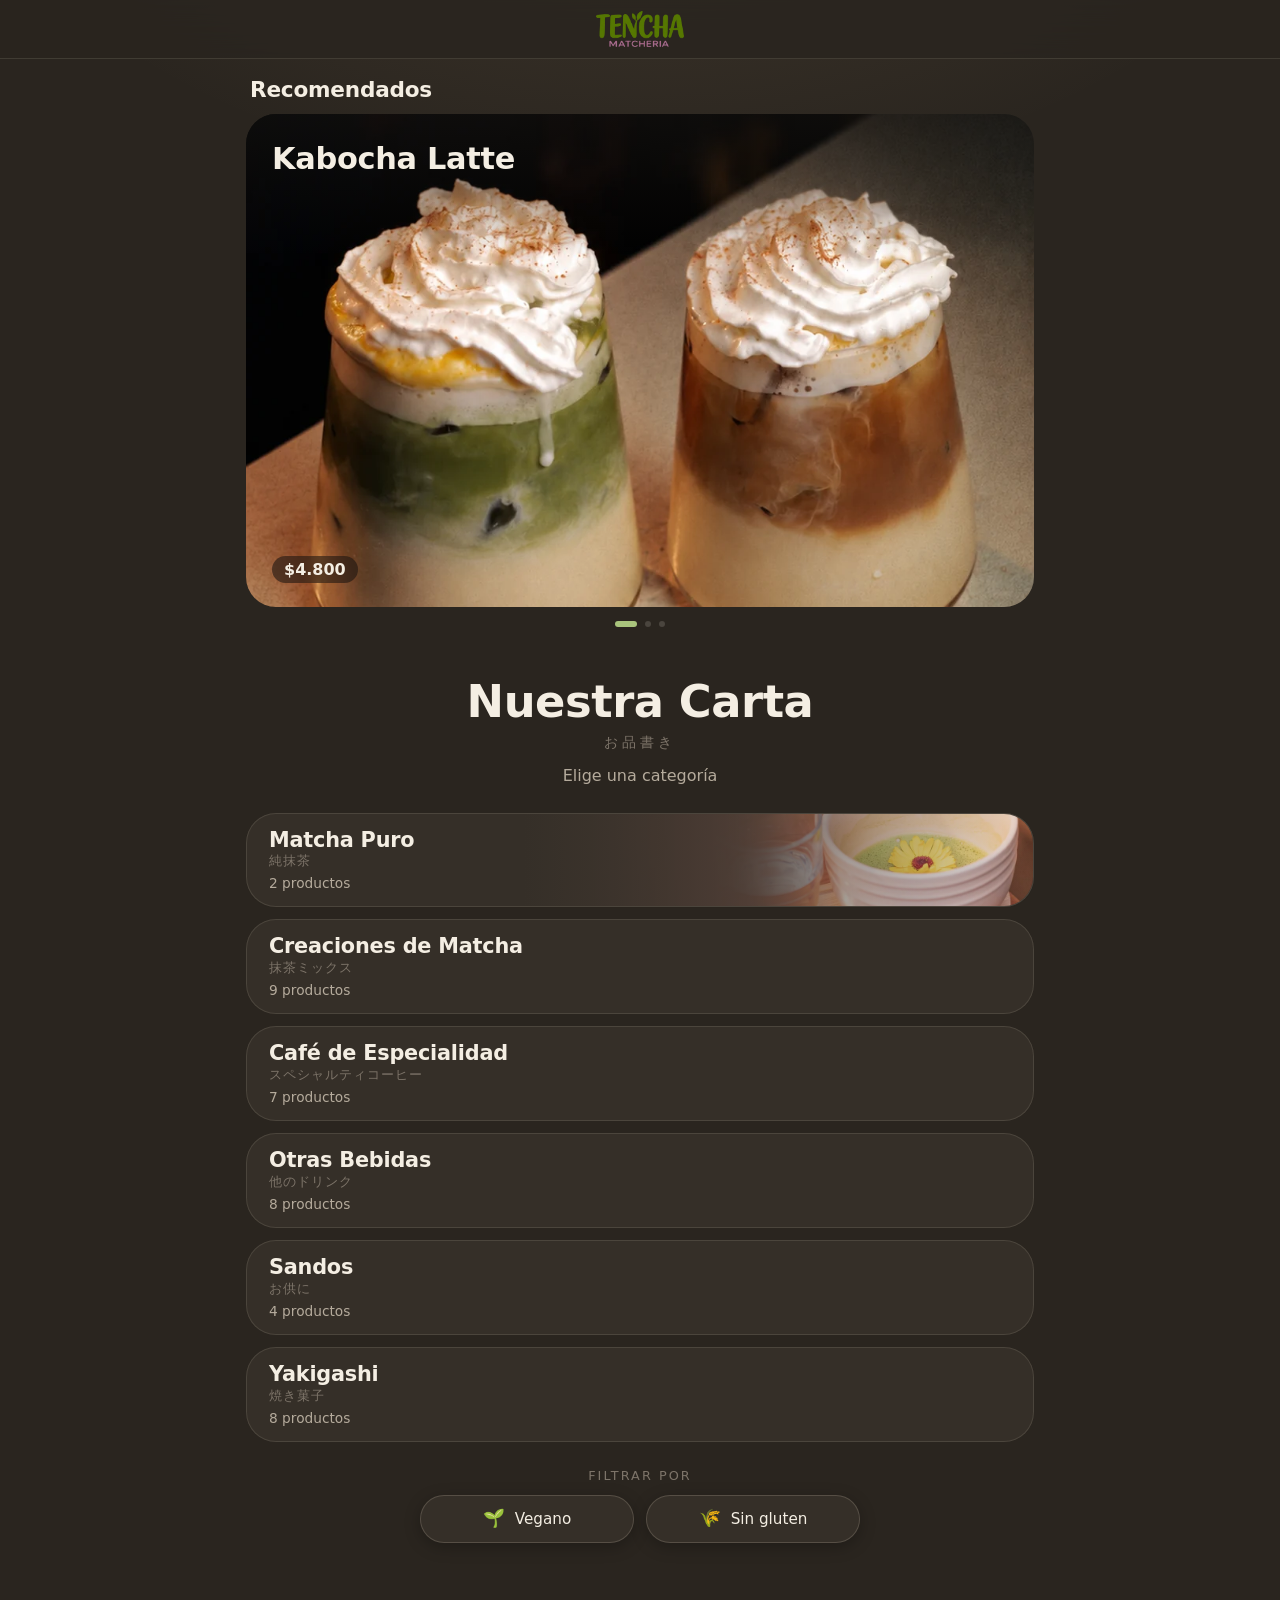
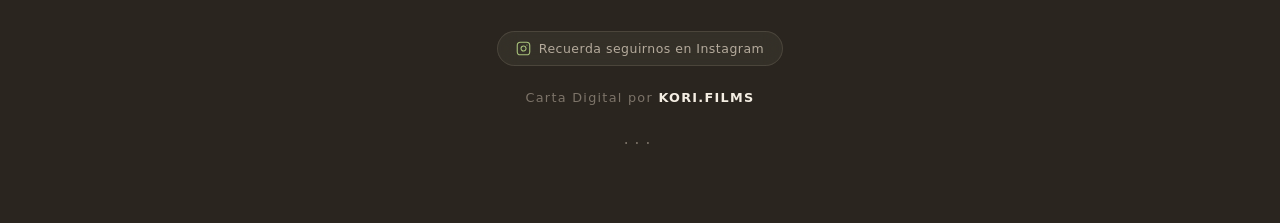
==== index.html @ 19e1c6f9 "Forzar refresco de favicon con cache-busting v=2" ====
<!DOCTYPE html>
<html lang="es">
<head>
  <meta charset="UTF-8">
  <meta name="viewport" content="width=device-width, initial-scale=1.0, viewport-fit=cover">
  <title>Carta | Tencha Matcheria</title>
  <meta name="description" content="Carta digital de Tencha Matcheria: matcha puro, creaciones de matcha, café de especialidad, sandos y yakigashi.">
  <meta name="theme-color" content="#09090b">
  <meta http-equiv="Content-Security-Policy" content="default-src 'self'; script-src 'self'; style-src 'self' 'unsafe-inline' https://fonts.googleapis.com; font-src 'self' https://fonts.gstatic.com; img-src 'self' data: blob: https:; media-src 'self' blob: https://bkubdcfhgivgmckblsyt.supabase.co; connect-src 'self' https://bkubdcfhgivgmckblsyt.supabase.co; object-src 'none'; base-uri 'self'; form-action 'self';">
  <link rel="preconnect" href="https://fonts.googleapis.com">
  <link rel="preconnect" href="https://fonts.gstatic.com" crossorigin>
  <link href="https://fonts.googleapis.com/css2?family=Outfit:wght@300;400;600;800&family=Noto+Sans+JP:wght@400;700&display=swap" rel="stylesheet">
  <link rel="icon" type="image/png" sizes="32x32" href="favicon-32x32.png?v=2">
  <link rel="icon" type="image/png" sizes="512x512" href="favicon.png?v=2">
  <link rel="apple-touch-icon" href="favicon.png?v=2">
  <link rel="stylesheet" href="css/style.css?v=17">
</head>
<body>
  <header class="topbar">
    <a href="#" class="brand" id="brandLink" aria-label="Tencha Matcheria — volver al inicio">
      <picture>
        <source srcset="logo.webp" type="image/webp">
        <img src="logo.png" alt="Tencha Matcheria" class="brand-logo" width="110" height="45" style="height:36px;width:auto;display:block" draggable="false">
      </picture>
    </a>
  </header>

  <!-- Indicador Pull-to-Refresh estilo app móvil -->
  <div class="ptr-wrap" id="ptrWrap" aria-hidden="true">
    <div class="ptr-circle" id="ptrCircle">
      <svg class="ptr-svg" viewBox="0 0 24 24" fill="none">
        <circle cx="12" cy="12" r="9" stroke="rgba(255,240,215,0.18)" stroke-width="2.5"></circle>
        <circle id="ptrArc" cx="12" cy="12" r="9" stroke="var(--matcha)" stroke-width="2.5" stroke-dasharray="56.5" stroke-dashoffset="56.5" stroke-linecap="round"></circle>
      </svg>
    </div>
  </div>

  <main>
    <!-- Hero: carrusel de 3 destacados -->
    <section class="hero" id="heroCarousel" aria-labelledby="recTitle">
      <h2 class="rec-title" id="recTitle">Recomendados</h2>
      <div class="carousel" id="carousel"></div>
      <div class="dots" id="carouselDots"></div>
    </section>

    <!-- Categorías -->
    <section class="section" id="categoriasSection">
      <h1 class="title">Nuestra Carta<span class="title-jp jp">お品書き</span></h1>
      <p class="subtitle">Elige una categoría</p>
      <div class="cat-grid" id="catGrid"></div>

      <!-- Filtros dietarios -->
      <div class="diet-filter-box" id="dietFilterBox">
        <span class="diet-filter-title">Filtrar por</span>
        <div class="diet-filter-btns">
          <button type="button" class="diet-btn" id="btnFilterVegano">
            <span class="diet-btn-icon">🌱</span> Vegano
          </button>
          <button type="button" class="diet-btn" id="btnFilterSinGluten">
            <span class="diet-btn-icon">🌾</span> Sin gluten
          </button>
        </div>
      </div>
    </section>

    <!-- Lista completa (se despliega al elegir categoría) -->
    <section class="section menu-list" id="menuList" hidden>
      <nav class="cat-bar" id="catBar" aria-label="Categorías"></nav>
      <div id="menuSections"></div>
    </section>
  </main>

  <footer class="footer">
    <a href="https://www.instagram.com/tencha.matcheria/" target="_blank" rel="noopener noreferrer" class="ig-pill">
      <svg class="ig-icon" viewBox="0 0 24 24" fill="none" stroke="currentColor" stroke-width="1.75" stroke-linecap="round" stroke-linejoin="round" aria-hidden="true">
        <rect x="2" y="2" width="20" height="20" rx="5" ry="5"></rect>
        <path d="M16 11.37A4 4 0 1 1 12.63 8 4 4 0 0 1 16 11.37z"></path>
        <line x1="17.5" y1="6.5" x2="17.51" y2="6.5"></line>
      </svg>
      <span>Recuerda seguirnos en Instagram</span>
    </a>
    <a href="https://www.instagram.com/kori.films/" target="_blank" rel="noopener noreferrer">Carta Digital por <span>KORI.FILMS</span></a>
    <a href="admin.html" class="stealth-dots" aria-label="admin">···</a>
  </footer>

  <!-- Ventana flotante del producto -->
  <dialog class="popup" id="productPopup">
    <div class="popup-card" id="popupCard">
      <button class="popup-close" id="popupClose" aria-label="Cerrar">✕</button>
      <div class="popup-media-wrap">
        <div class="popup-media" id="popupMedia"></div>
        <div class="popup-tags" id="popupTags"></div>
      </div>
      <div class="popup-body" id="popupBody">
        <div class="popup-row">
          <h2 class="popup-head" id="popupHead"></h2>
          <p class="popup-price" id="popupPrice"></p>
        </div>
        <p class="popup-desc" id="popupDesc"></p>
        <div class="popup-variants" id="popupVariants"></div>
      </div>
      <div class="popup-nav">
        <button id="popupPrev" aria-label="Anterior">‹</button>
        <button id="popupNext" aria-label="Siguiente">›</button>
      </div>
    </div>
  </dialog>

  <script src="js/main.js?v=17"></script>
</body>
</html>
---- css/style.css ----
/* Tencha — estilo zen: carbón cálido, crema y verde matcha (inspirado en el Instagram de Tencha) */
:root {
  --bg: #1f1d1a;
  --bg-2: #282521;
  --card: rgba(255, 248, 235, .04);
  --border: rgba(255, 248, 235, .09);
  --text: #f4eee3;
  --muted: #b5ab9c;
  --faint: #7d7469;
  --matcha: #a9c47c;
  --wood: #c9a77c;
  --radius: 30px;
}
* { box-sizing: border-box; margin: 0; padding: 0; }
html {
  overflow-x: clip;
  -webkit-text-size-adjust: 100%;
}
body {
  overflow-x: clip;
  font-family: 'Outfit', system-ui, sans-serif;
  background: var(--bg);
  color: var(--text);
  min-height: 100vh;
  background-image: radial-gradient(70rem 40rem at 50% -15%, rgba(201, 167, 124, .10), transparent 65%);
  -webkit-font-smoothing: antialiased;
}
.jp { font-family: 'Noto Sans JP', sans-serif; font-weight: 400; }
button { font: inherit; color: inherit; background: none; border: 0; cursor: pointer; text-align: left; }

/* Bloque de texto estilo post: Español grande / subtítulo / kanji */
.name-es { font-weight: 600; letter-spacing: -.01em; line-height: 1.1; }
.name-sub { color: var(--muted); font-weight: 300; font-size: .78em; margin-top: 2px; }
.name-jp { color: var(--faint); font-size: .72em; margin-top: 3px; letter-spacing: .08em; }

/* Topbar */
.topbar {
  position: sticky; top: 0; z-index: 30;
  display: flex; justify-content: center; align-items: center; padding: 11px 14px;
  background: rgba(31, 29, 26, .82); backdrop-filter: blur(14px); -webkit-backdrop-filter: blur(14px);
  border-bottom: 1px solid var(--border);
  transform: translateZ(0);
}
.brand { text-decoration: none; color: var(--text); display: flex; align-items: center; justify-content: center; line-height: 1; }
.brand-logo { height: 36px; max-height: 36px; width: auto; display: block; pointer-events: none; }

/* Pull-to-refresh minimalista estilo app móvil */
.ptr-wrap {
  position: fixed;
  top: 56px;
  left: 0;
  right: 0;
  display: flex;
  justify-content: center;
  align-items: center;
  pointer-events: none;
  z-index: 28;
}
.ptr-circle {
  width: 36px;
  height: 36px;
  border-radius: 99px;
  background: rgba(42, 37, 31, 0.95);
  backdrop-filter: blur(12px);
  -webkit-backdrop-filter: blur(12px);
  border: 1px solid var(--border);
  box-shadow: 0 4px 18px rgba(0, 0, 0, 0.5);
  display: flex;
  align-items: center;
  justify-content: center;
  transform: translateY(-50px) scale(0.65);
  opacity: 0;
  transition: transform 0.08s ease-out, opacity 0.12s ease-out;
  will-change: transform, opacity;
}
.ptr-svg {
  width: 20px;
  height: 20px;
  transform: rotate(-90deg);
}
.ptr-circle.refreshing {
  transition: transform 0.25s cubic-bezier(0.18, 0.9, 0.3, 1), opacity 0.2s !important;
  transform: translateY(14px) scale(1) !important;
  opacity: 1 !important;
}
.ptr-circle.refreshing .ptr-svg {
  animation: ptr-spin 0.75s linear infinite;
  transform-origin: center;
}
@keyframes ptr-spin {
  100% { transform: rotate(270deg); }
}

.glass {
  background: var(--card);
  backdrop-filter: blur(10px); -webkit-backdrop-filter: blur(10px);
  border: 1px solid var(--border);
  border-radius: var(--radius);
}
.title { font-size: clamp(2rem, 7vw, 2.8rem); font-weight: 600; text-align: center; letter-spacing: -.01em; }
.title-jp { display: block; text-align: center; color: var(--faint); font-size: .85rem; letter-spacing: .3em; margin-top: 6px; }
.subtitle { text-align: center; color: var(--muted); font-weight: 300; margin: 14px 0 28px; }
.section { max-width: 820px; margin: 0 auto; padding: 48px 16px; }

/* Placeholder sin foto */
.ph {
  width: 100%; height: 100%;
  display: grid; place-items: center;
  background: linear-gradient(160deg, #2e2a25, #3a3a2a 60%, #5c6b3f);
}
.ph span { font-family: 'Noto Sans JP'; font-size: 3rem; color: rgba(244, 238, 227, .12); }
.media-fill {
  width: 100%; height: 100%; object-fit: cover; display: block;
  pointer-events: none;
  user-select: none; -webkit-user-select: none;
  -webkit-touch-callout: none;
  -webkit-user-drag: none;
}
body, .slide, .cat-card, .item-card, .popup-card {
  user-select: none; -webkit-user-select: none;
  -webkit-touch-callout: none;
}

/* Texto sobre la foto, arriba a la izquierda (como el post Kabocha Latte) */
.overlay-top {
  position: absolute; inset: 0 0 auto 0; padding: 16px 16px 40px;
  background: linear-gradient(rgba(20, 18, 16, .65), transparent);
}
.overlay-price {
  position: absolute; left: 16px; bottom: 14px;
  font-weight: 600; color: var(--text);
  padding: 4px 12px; border-radius: 99px;
  background: rgba(20, 18, 16, .55); backdrop-filter: blur(6px);
}

/* Carrusel */
.hero { max-width: 820px; margin: 18px auto 0; padding: 0 16px; }
.carousel {
  display: flex; overflow-x: auto; scroll-snap-type: x mandatory;
  border-radius: var(--radius); scrollbar-width: none;
}
.carousel::-webkit-scrollbar { display: none; }
.slide {
  flex: 0 0 100%; scroll-snap-align: center; position: relative;
  aspect-ratio: 4 / 5; cursor: pointer; overflow: hidden;
}
.slide .overlay-top { padding: 28px 26px 80px; font-size: 1.9rem; }
.slide .overlay-price { left: 26px; bottom: 24px; font-size: 1rem; }
.dots { display: flex; justify-content: center; gap: 8px; margin-top: 14px; }
.dot { width: 6px; height: 6px; border-radius: 99px; background: #4a453e; transition: all .3s; }
.dot.active { width: 22px; background: var(--matcha); }

/* Categorías: tiritas apiladas verticalmente con texto a la izquierda e imagen a la derecha con degradado */
.cat-grid { display: flex; flex-direction: column; gap: 12px; }
.cat-card {
  position: relative; overflow: hidden;
  display: flex; align-items: center;
  padding: 15px 22px; font-size: 1.3rem;
  background: var(--bg-2);
  transition: transform .3s, border-color .3s;
}
.cat-card:hover { transform: scale(1.015); border-color: rgba(169, 196, 124, .45); }
.cat-info {
  position: relative; z-index: 2;
  max-width: 62%;
}
.cat-card .name-sub { font-size: .66em; margin-top: 5px; }
.cat-media {
  position: absolute; top: 0; right: 0; bottom: 0; width: 72%;
  overflow: hidden; pointer-events: none;
}
.cat-media .media-fill {
  object-position: right center;
}
.cat-media::after {
  content: ''; position: absolute; inset: 0;
  background: linear-gradient(90deg, var(--bg-2) 0%, var(--bg-2) 10%, rgba(53, 47, 40, .75) 38%, rgba(53, 47, 40, .08) 100%);
}

/* Barra sticky de categorías: se extiende de borde a borde de la pantalla */
.cat-bar {
  position: sticky; top: 58px; z-index: 20;
  width: 100vw;
  margin-left: calc(50% - 50vw);
  margin-right: calc(50% - 50vw);
  display: flex; gap: 8px; overflow-x: auto;
  padding: 10px max(16px, calc((100vw - 788px) / 2));
  margin-bottom: 6px;
  background: rgba(42, 37, 31, .9); backdrop-filter: blur(12px); -webkit-backdrop-filter: blur(12px);
  border-bottom: 1px solid var(--border);
  scrollbar-width: none;
  transform: translateZ(0);
}
.cat-bar::-webkit-scrollbar { display: none; }
.chip {
  white-space: nowrap; padding: 7px 15px; border-radius: 99px;
  border: 1px solid var(--border); color: var(--muted); font-size: .88rem; transition: all .25s;
}
.chip.active { background: var(--text); color: var(--bg); border-color: var(--text); font-weight: 600; }

/* Lista de ítems: siempre 2 columnas */
.menu-cat { scroll-margin-top: 124px; padding-top: 30px; }
.menu-cat-head { font-size: 1.7rem; margin-bottom: 4px; }
.menu-cat .intro { color: var(--muted); font-weight: 300; font-size: .9rem; margin-top: 10px; line-height: 1.5; }
.item-grid { display: grid; grid-template-columns: repeat(2, 1fr); gap: 12px; margin-top: 18px; }
.item-card {
  position: relative; overflow: hidden; aspect-ratio: 4 / 5;
  border-radius: var(--radius); border: 1px solid var(--border);
  font-size: 1.02rem;
  opacity: 0; transform: translateY(20px);
}
.item-card.visible { opacity: 1; transform: none; transition: opacity .6s, transform .6s, border-color .3s; }
.item-card.visible:hover { transform: scale(1.02); border-color: rgba(169, 196, 124, .4); }
.item-card .overlay-price { font-size: .85rem; left: 12px; bottom: 12px; }
.item-card .overlay-top { padding: 14px 14px 36px; }

/* Popup: misma proporción 4:5 que la tarjeta */
/* Tamaño fijo: no cambia entre productos (las flechas no se mueven) */
.popup {
  --pw: min(92vw, 420px, calc((94vh - 250px) * .8));
  margin: auto; width: var(--pw); height: calc(var(--pw) * 1.25 + 250px);
  max-height: none; overflow: hidden;
  flex-direction: column;
  background: var(--bg-2);
  border: 1px solid var(--border); border-radius: var(--radius);
  color: var(--text); padding: 0;
}
.popup[open] { animation: pop .35s cubic-bezier(.2, .9, .3, 1.1); }
.popup::backdrop { background: rgba(15, 13, 11, .7); backdrop-filter: blur(4px); }
@keyframes pop { from { opacity: 0; transform: scale(.95) translateY(16px); } }
.popup-close {
  position: absolute; top: 12px; right: 12px; z-index: 2;
  width: 36px; height: 36px; border-radius: 99px; text-align: center;
  background: rgba(20, 18, 16, .55); backdrop-filter: blur(6px);
}
.popup-media { aspect-ratio: 4 / 5; overflow: hidden; }
.popup-body { padding: 22px 24px 6px; }
.popup-head { font-size: 1.7rem; }
.popup-tags { display: flex; gap: 6px; margin-top: 14px; }
.tag { font-size: .72rem; padding: 3px 10px; border-radius: 99px; border: 1px solid var(--border); color: var(--muted); }
.popup-desc { color: var(--muted); font-weight: 300; margin-top: 14px; line-height: 1.55; }
.popup-variants { margin-top: 10px; color: var(--muted); font-size: .9rem; }
.popup-price { font-size: 1.4rem; font-weight: 600; color: var(--matcha); margin-top: 14px; }
.popup-nav { display: flex; justify-content: space-between; padding: 8px 16px 18px; }
.popup-nav button {
  width: 44px; height: 44px; border-radius: 99px; border: 1px solid var(--border);
  font-size: 1.4rem; text-align: center; transition: transform .2s, background .2s;
}
.popup-nav button:hover { transform: scale(1.08); background: rgba(255, 248, 235, .05); }

.footer { text-align: center; color: var(--faint); padding: 40px 0 60px; font-size: .8rem; letter-spacing: .1em; display: flex; flex-direction: column; align-items: center; }
.footer a { color: var(--faint); text-decoration: none; }
.footer a span { color: var(--text); font-weight: 600; }
.footer a.ig-pill {
  display: inline-flex;
  align-items: center;
  gap: 8px;
  padding: 9px 18px;
  margin-bottom: 24px;
  border-radius: 999px;
  background: var(--card);
  border: 1px solid var(--border);
  backdrop-filter: blur(10px);
  -webkit-backdrop-filter: blur(10px);
  color: var(--muted);
  font-size: 0.78rem;
  font-weight: 400;
  letter-spacing: 0.04em;
  text-decoration: none;
  transition: transform 0.2s ease, border-color 0.2s ease, color 0.2s ease, background 0.2s ease;
}
.footer a.ig-pill span { color: inherit; font-weight: 400; }
.footer a.ig-pill:hover,
.footer a.ig-pill:active {
  color: var(--text);
  border-color: rgba(169, 196, 124, 0.35);
  background: rgba(255, 248, 235, 0.07);
  transform: translateY(-1px);
}
.ig-icon {
  width: 15px;
  height: 15px;
  color: var(--matcha);
  flex-shrink: 0;
}
.stealth-dots {
  display: inline-block;
  margin-top: 20px;
  color: rgba(255, 255, 255, 0.12);
  font-size: 0.95rem;
  letter-spacing: 0.4em;
  text-decoration: none;
  cursor: pointer;
  padding: 10px 24px;
  user-select: none;
  transition: color 0.3s ease;
}
.stealth-dots:hover { color: rgba(255, 255, 255, 0.28); }

@media (min-width: 720px) {
  .slide { aspect-ratio: 16 / 10; }
}
@media (prefers-reduced-motion: reduce) {
  * { animation: none !important; transition: none !important; scroll-behavior: auto !important; }
}

/* Popup: cuerpo con scroll natural para leer descripción completa */
.popup-media { flex: 0 0 auto; }
.popup-body {
  flex: 1 1 0;
  min-height: 0;
  overflow-y: auto;
  -webkit-overflow-scrolling: touch;
  overscroll-behavior: contain;
  padding: 14px 22px 10px;
  scrollbar-width: none;
}
.popup-body::-webkit-scrollbar { display: none; }
.popup-row { display: flex; justify-content: space-between; align-items: flex-start; gap: 12px; }
.popup-head { font-size: 1.45rem; min-width: 0; }
.popup-head .name-es { white-space: nowrap; overflow: hidden; text-overflow: ellipsis; }
.popup-row .popup-price { margin-top: 0; font-size: 1.15rem; white-space: nowrap; }
.popup-tags { margin-top: 10px; min-height: 22px; }
.popup-desc {
  margin-top: 8px;
  font-size: .92rem;
  line-height: 1.45;
  white-space: pre-line;
  display: block;
}
.popup-more { display: none !important; }
.popup-nav { flex: 0 0 auto; padding: 6px 16px 16px; }
.popup[open] { display: flex; }

/* Ajustes v3: texto más pegado, flechas sin círculo */
.popup-head .name-jp { margin-top: 1px; }
.popup-tags { margin: 0 0 6px; min-height: 0; }
.popup-tags:empty { display: none; }
.popup-nav { padding: 0 10px 8px; }
.popup-nav button, .popup-nav button:hover {
  width: 48px; height: 40px; border: 0; background: none; transform: none;
  font-size: 2rem; line-height: 1; color: var(--muted);
  -webkit-tap-highlight-color: transparent; outline: none;
}
.popup-nav button.flash { animation: flash .35s ease-out; }
@keyframes flash { 0% { color: var(--matcha); text-shadow: 0 0 12px var(--matcha); } 100% { color: var(--muted); text-shadow: none; } }
.rec-title { font-size: 1.35rem; font-weight: 600; margin: 4px 4px 12px; letter-spacing: -.01em; }

/* Ajustes v4: tonos madera/beige más claros, etiqueta flotante, precios múltiples */
:root {
  --bg: #2a251f;
  --bg-2: #352f28;
  --card: rgba(255, 240, 215, .05);
  --border: rgba(255, 240, 215, .11);
}
body { background-image: radial-gradient(70rem 45rem at 50% -15%, rgba(214, 180, 135, .16), transparent 65%); }
.topbar { background: rgba(42, 37, 31, .85); }
.cat-bar { background: rgba(42, 37, 31, .9); }
.ph { background: linear-gradient(160deg, #4d4237, #7d6a54 55%, #b59d7c); }
.ph span { color: rgba(255, 245, 228, .18); }
/* Ajustes v5: globitos sobre la parte inferior de la imagen, línea divisoria un poco más abajo y kanji más pequeño */
.popup-media-wrap {
  position: relative;
  flex: 0 0 auto;
  aspect-ratio: 4 / 5.25;
  overflow: hidden;
  border-bottom: 1px solid var(--border);
}
.popup-media { width: 100%; height: 100%; aspect-ratio: auto; }
.popup-media-wrap .popup-tags {
  position: absolute; left: 16px; bottom: 12px; z-index: 2;
  margin: 0; display: flex; gap: 6px;
}
.popup-media-wrap .popup-tags:empty { display: none; }
.popup-media-wrap .tag {
  font-size: .72rem; padding: 4px 11px; border-radius: 99px;
  background: rgba(25, 22, 18, .62); backdrop-filter: blur(8px); -webkit-backdrop-filter: blur(8px);
  border: 1px solid rgba(255, 240, 215, .18); color: var(--text);
}
.popup-body { padding: 12px 22px 0; }
.popup-head .name-jp, .name-jp { font-size: .62em; margin-top: 2px; }
.overlay-icons {
  position: absolute; right: 12px; bottom: 12px;
  font-size: .85rem; line-height: 1.3;
  padding: 4px 10px; border-radius: 99px;
  background: rgba(20, 18, 16, .55); backdrop-filter: blur(6px); -webkit-backdrop-filter: blur(6px);
  letter-spacing: 2px;
}

/* Transición: se intercambia un globo completo por otro al deslizar */
.popup {
  background: transparent;
  border: 0;
  overflow: visible;
  position: fixed;
  inset: 0;
  scrollbar-width: none;
}
.popup::-webkit-scrollbar { display: none; }
.popup-card {
  position: absolute; inset: 0;
  display: flex; flex-direction: column;
  background: var(--bg-2);
  border: 1px solid var(--border); border-radius: var(--radius);
  overflow: hidden;
  transition: transform .32s cubic-bezier(.22, .9, .3, 1), opacity .32s cubic-bezier(.22, .9, .3, 1);
  will-change: transform, opacity;
}
.popup-card.enter-from-right { transform: translateX(calc(100% + 24px)) scale(.96); opacity: 0; }
.popup-card.enter-from-left  { transform: translateX(calc(-100% - 24px)) scale(.96); opacity: 0; }
.popup-card.exit-to-left     { transform: translateX(calc(-100% - 24px)) scale(.96); opacity: 0; pointer-events: none; }
.popup-card.exit-to-right    { transform: translateX(calc(100% + 24px)) scale(.96); opacity: 0; pointer-events: none; }

.popup-media { position: relative; overflow: hidden; }
.popup-slide { position: absolute; inset: 0; width: 100%; height: 100%; }

/* En la lista de productos, subtítulo y kanji del mismo color cremita que el nombre */
.item-card .name-sub,
.item-card .name-jp {
  color: var(--text);
}
.popup-row .popup-price { text-align: right; line-height: 1.25; }
.popup-price small { display: block; font-size: .72rem; font-weight: 400; color: var(--muted); }
.popup-price small b { color: var(--matcha); font-weight: 600; }

/* Estado Agotado: foto en blanco y negro y texto superpuesto */
.item-card.agotado .media-fill,
.item-card.agotado img,
.slide.agotado .media-fill,
.slide.agotado img,
.popup-card.agotado .popup-media img,
.popup-card.agotado .popup-media video {
  filter: grayscale(100%);
  opacity: .82;
}

.overlay-agotado {
  position: absolute;
  top: 50%;
  left: 50%;
  transform: translate(-50%, -50%);
  padding: 6px 16px;
  border-radius: 99px;
  background: rgba(22, 19, 16, .85);
  backdrop-filter: blur(8px);
  -webkit-backdrop-filter: blur(8px);
  border: 1px solid rgba(255, 240, 215, .25);
  color: #fff;
  font-size: .78rem;
  font-weight: 700;
  letter-spacing: .14em;
  text-transform: uppercase;
  pointer-events: none;
  z-index: 3;
  box-shadow: 0 4px 16px rgba(0, 0, 0, .45);
}

.slide.agotado .overlay-agotado {
  font-size: .95rem;
  padding: 8px 22px;
}

.tag.tag-agotado {
  background: rgba(245, 158, 11, .22) !important;
  border-color: rgba(245, 158, 11, .55) !important;
  color: #fbbf24 !important;
  font-weight: 600;
}

/* Filtros Dietarios en Portada (bajo Yakigashi) */
.diet-filter-box {
  margin-top: 26px;
  padding: 0 4px;
  display: flex;
  flex-direction: column;
  align-items: center;
  text-align: center;
}
.diet-filter-title {
  font-size: 0.8rem;
  font-weight: 500;
  letter-spacing: 0.16em;
  text-transform: uppercase;
  color: var(--faint);
  margin-bottom: 12px;
}
.diet-filter-btns {
  display: flex;
  gap: 12px;
  justify-content: center;
  width: 100%;
  max-width: 440px;
}
.diet-btn {
  flex: 1;
  display: inline-flex;
  align-items: center;
  justify-content: center;
  gap: 10px;
  padding: 14px 22px;
  border-radius: 99px;
  border: 1px solid rgba(255, 240, 215, 0.16);
  background: var(--bg-2);
  box-shadow: 0 4px 16px rgba(0, 0, 0, 0.25);
  color: var(--text);
  font-family: inherit;
  font-size: 0.95rem;
  font-weight: 500;
  cursor: pointer;
  transition: all 0.25s cubic-bezier(0.2, 0.9, 0.3, 1);
  -webkit-tap-highlight-color: transparent;
}
.diet-btn:hover {
  background: #332f2a;
  border-color: rgba(169, 196, 124, 0.45);
  transform: translateY(-2px);
}
.diet-btn:active {
  transform: translateY(1px);
}
.diet-btn.active {
  background: rgba(169, 196, 124, 0.18);
  border-color: rgba(169, 196, 124, 0.65);
  color: var(--matcha);
  font-weight: 600;
  box-shadow: 0 0 18px rgba(169, 196, 124, 0.22);
}
.diet-btn-icon {
  font-size: 1.1rem;
  line-height: 1;
}

/* Chip de quitar filtro en la barra flotante */
.chip.chip-filter-clear {
  background: rgba(169, 196, 124, 0.2);
  border-color: rgba(169, 196, 124, 0.6);
  color: var(--matcha);
  font-weight: 600;
}

/* Estado vacío de filtro */
.diet-empty-state {
  text-align: center;
  padding: 40px 20px 60px;
  color: var(--muted);
  font-size: 0.95rem;
}
.diet-empty-state p {
  margin-bottom: 16px;
}
.btn-clear-filter {
  display: inline-block;
  padding: 10px 22px;
  border-radius: 99px;
  background: rgba(255, 240, 215, 0.08);
  border: 1px solid var(--border);
  color: var(--text);
  font-size: 0.85rem;
  font-weight: 500;
  cursor: pointer;
  transition: all 0.2s;
}
.btn-clear-filter:hover {
  background: rgba(255, 240, 215, 0.14);
}
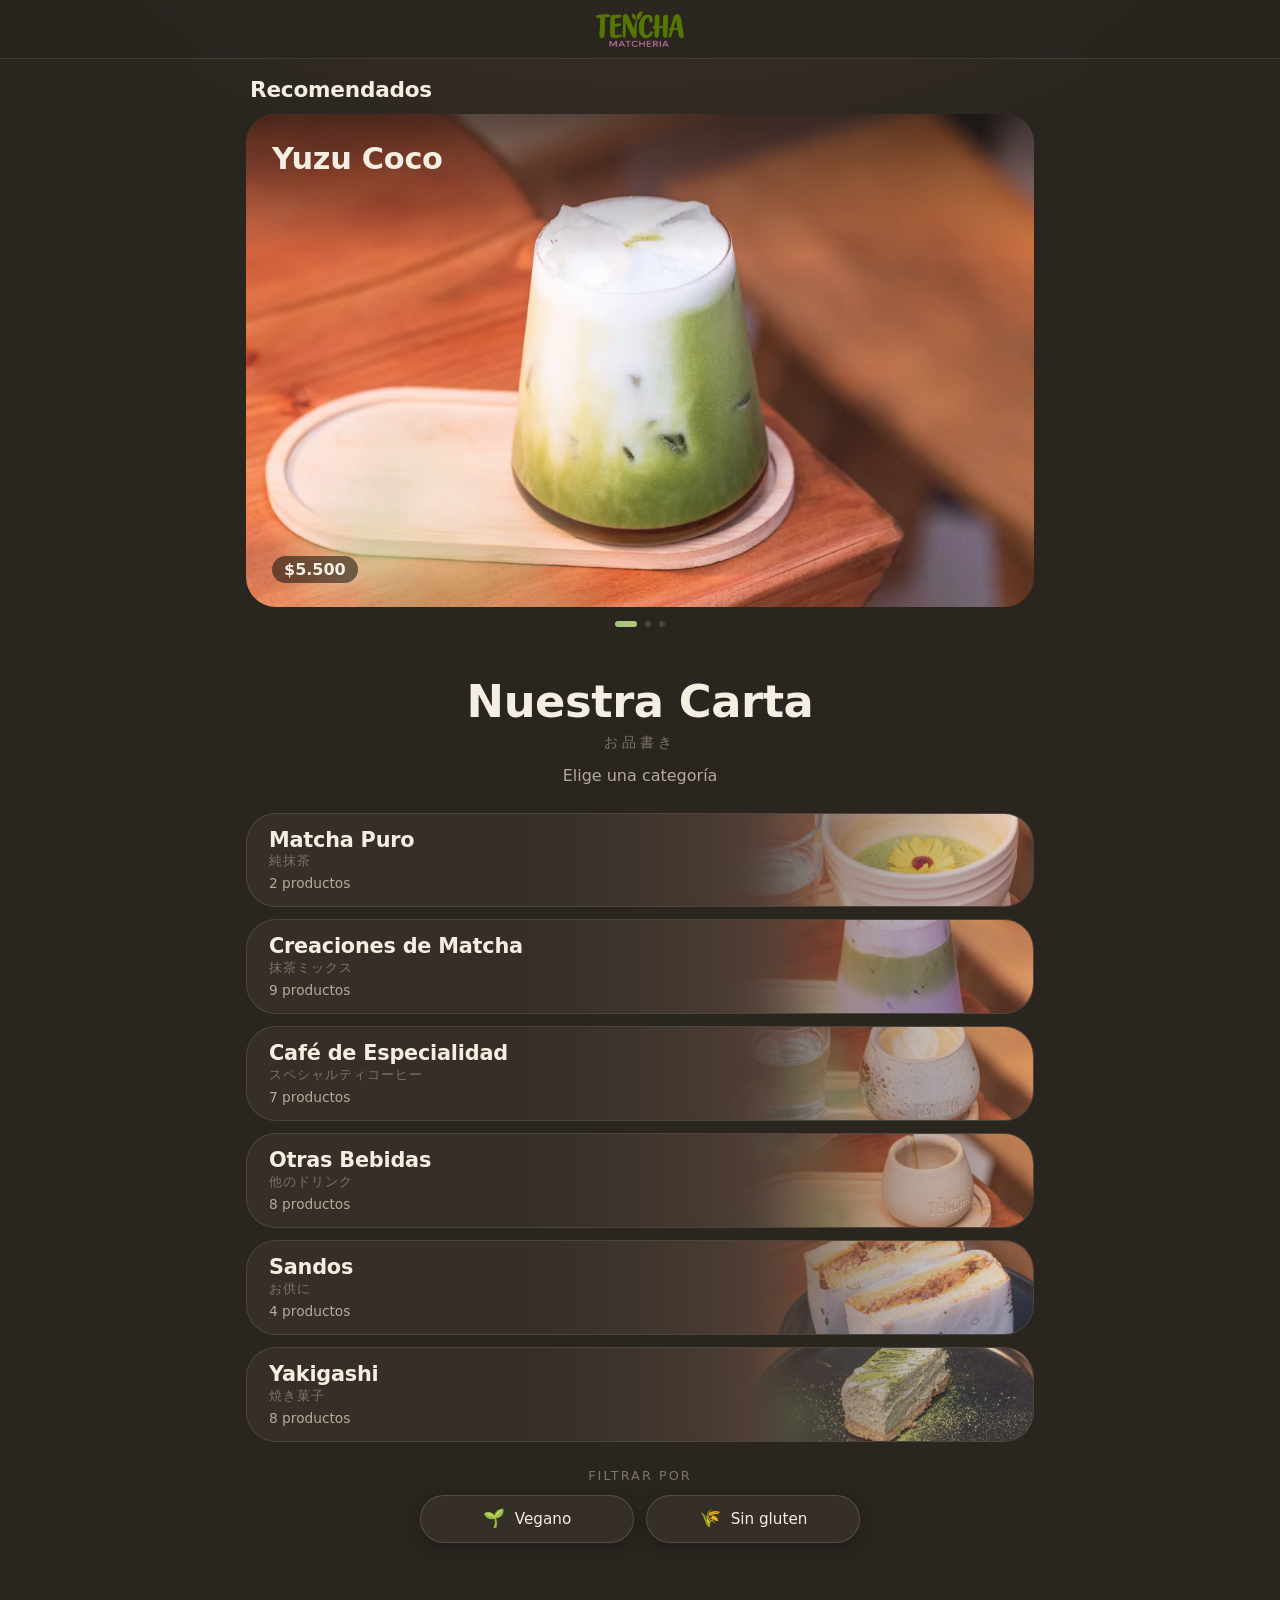
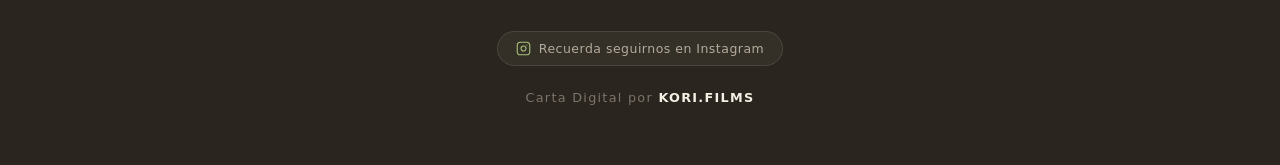
==== commit 539f7dff: "Eliminar sección y archivos de admin de la carta digital para independizar panel" ====
--- a/index.html
+++ b/index.html
@@ -80,7 +80,6 @@
       <span>Recuerda seguirnos en Instagram</span>
     </a>
     <a href="https://www.instagram.com/kori.films/" target="_blank" rel="noopener noreferrer">Carta Digital por <span>KORI.FILMS</span></a>
-    <a href="admin.html" class="stealth-dots" aria-label="admin">···</a>
   </footer>
 
   <!-- Ventana flotante del producto -->
--- a/css/style.css
+++ b/css/style.css
@@ -283,19 +283,6 @@
   color: var(--matcha);
   flex-shrink: 0;
 }
-.stealth-dots {
-  display: inline-block;
-  margin-top: 20px;
-  color: rgba(255, 255, 255, 0.12);
-  font-size: 0.95rem;
-  letter-spacing: 0.4em;
-  text-decoration: none;
-  cursor: pointer;
-  padding: 10px 24px;
-  user-select: none;
-  transition: color 0.3s ease;
-}
-.stealth-dots:hover { color: rgba(255, 255, 255, 0.28); }
 
 @media (min-width: 720px) {
   .slide { aspect-ratio: 16 / 10; }
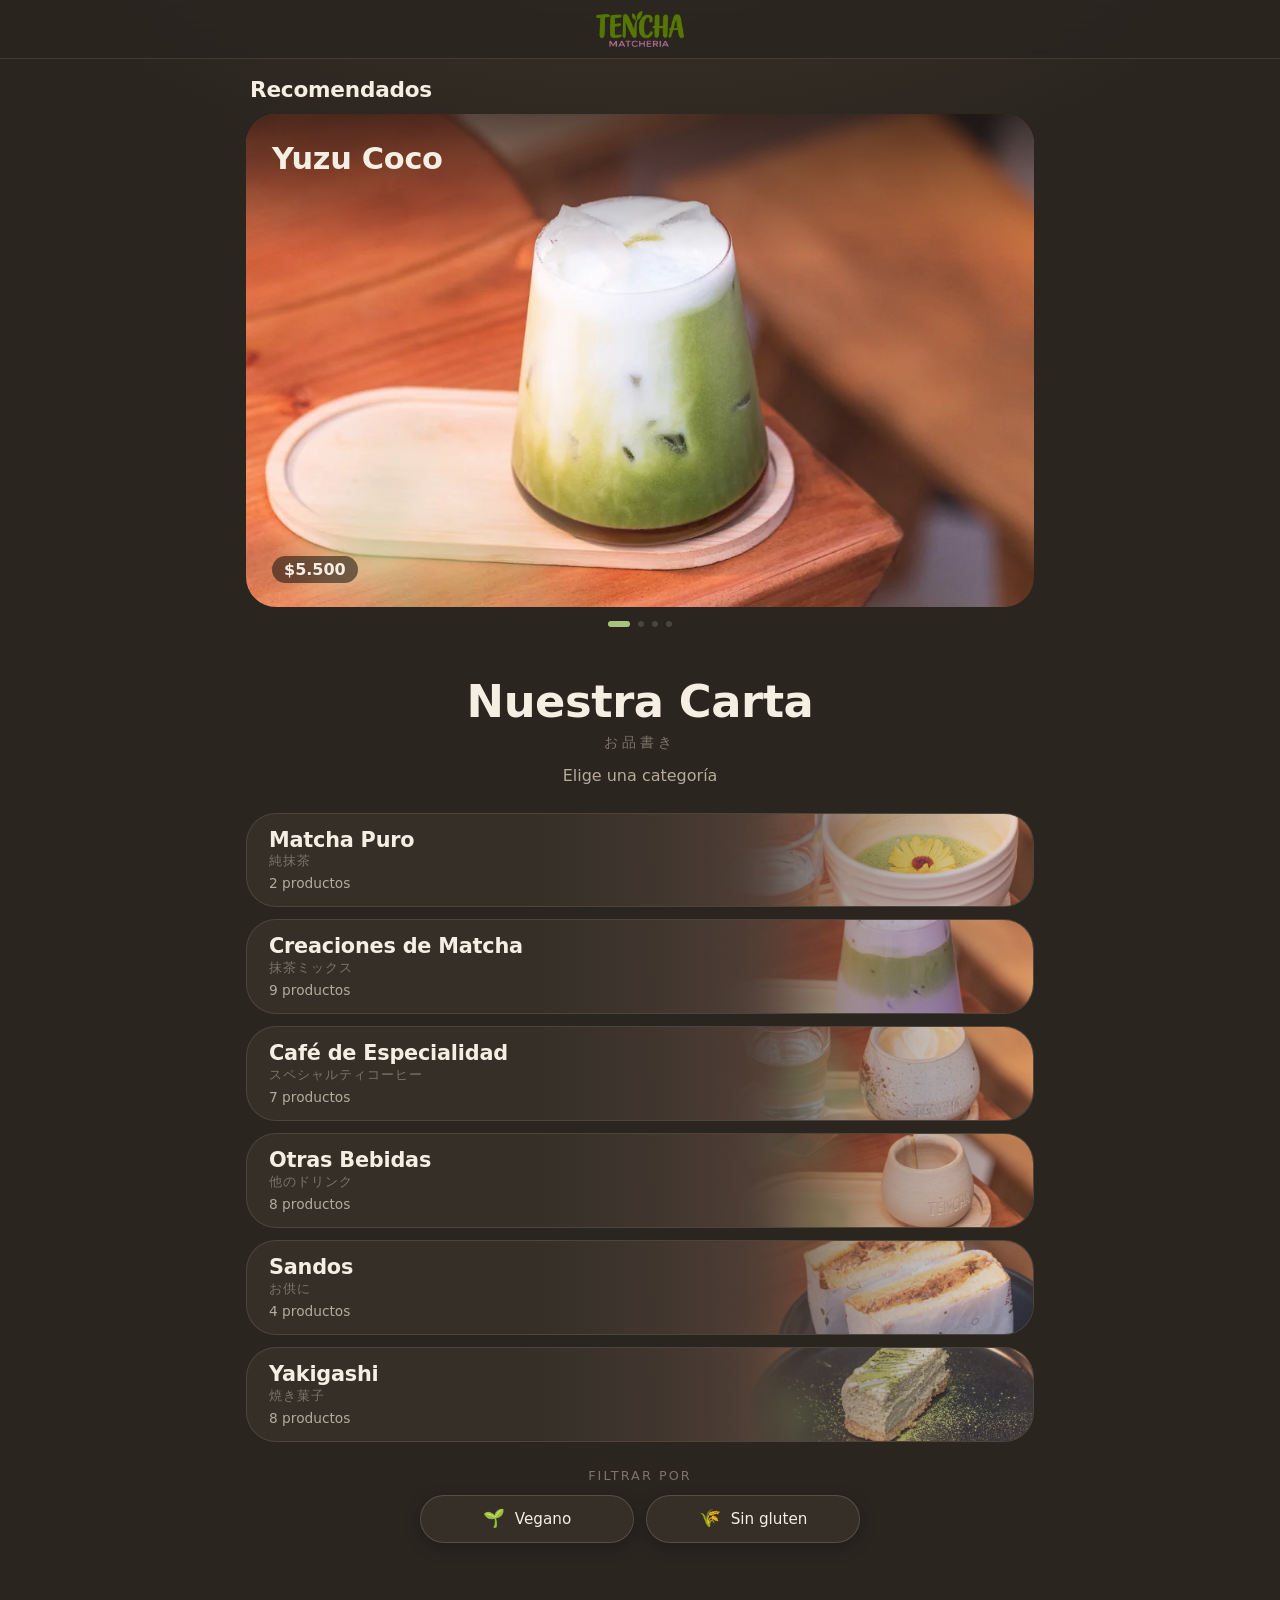
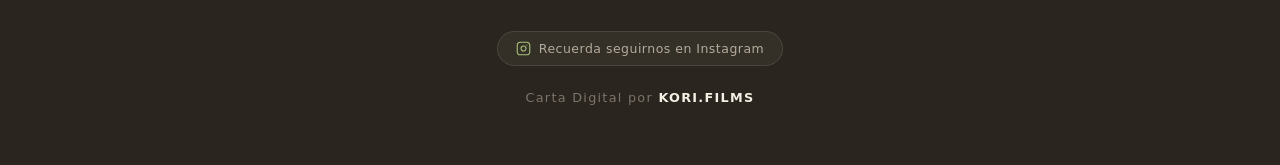
==== commit cfefa695: "fix(api): corregir publishable key de Supabase para enlace en tiempo real con panel de control" ====
--- a/index.html
+++ b/index.html
@@ -105,6 +105,6 @@
     </div>
   </dialog>
 
-  <script src="js/main.js?v=17"></script>
+  <script src="js/main.js?v=18"></script>
 </body>
 </html>
--- a/css/style.css
+++ b/css/style.css
@@ -213,6 +213,28 @@
 .item-card.visible:hover { transform: scale(1.02); border-color: rgba(169, 196, 124, .4); }
 .item-card .overlay-price { font-size: .85rem; left: 12px; bottom: 12px; }
 .item-card .overlay-top { padding: 14px 14px 36px; }
+
+/* Video preview en tarjeta (Scroll / Focus inteligente) */
+.card-video {
+  position: absolute;
+  inset: 0;
+  width: 100%;
+  height: 100%;
+  object-fit: cover;
+  object-position: right center;
+  opacity: 0;
+  transition: opacity .55s cubic-bezier(0.4, 0, 0.2, 1);
+  pointer-events: none;
+  z-index: 1;
+}
+.card-video.playing {
+  opacity: 1;
+}
+.item-card .overlay-top,
+.item-card .overlay-price,
+.item-card .overlay-icons {
+  z-index: 2;
+}
 
 /* Popup: misma proporción 4:5 que la tarjeta */
 /* Tamaño fijo: no cambia entre productos (las flechas no se mueven) */
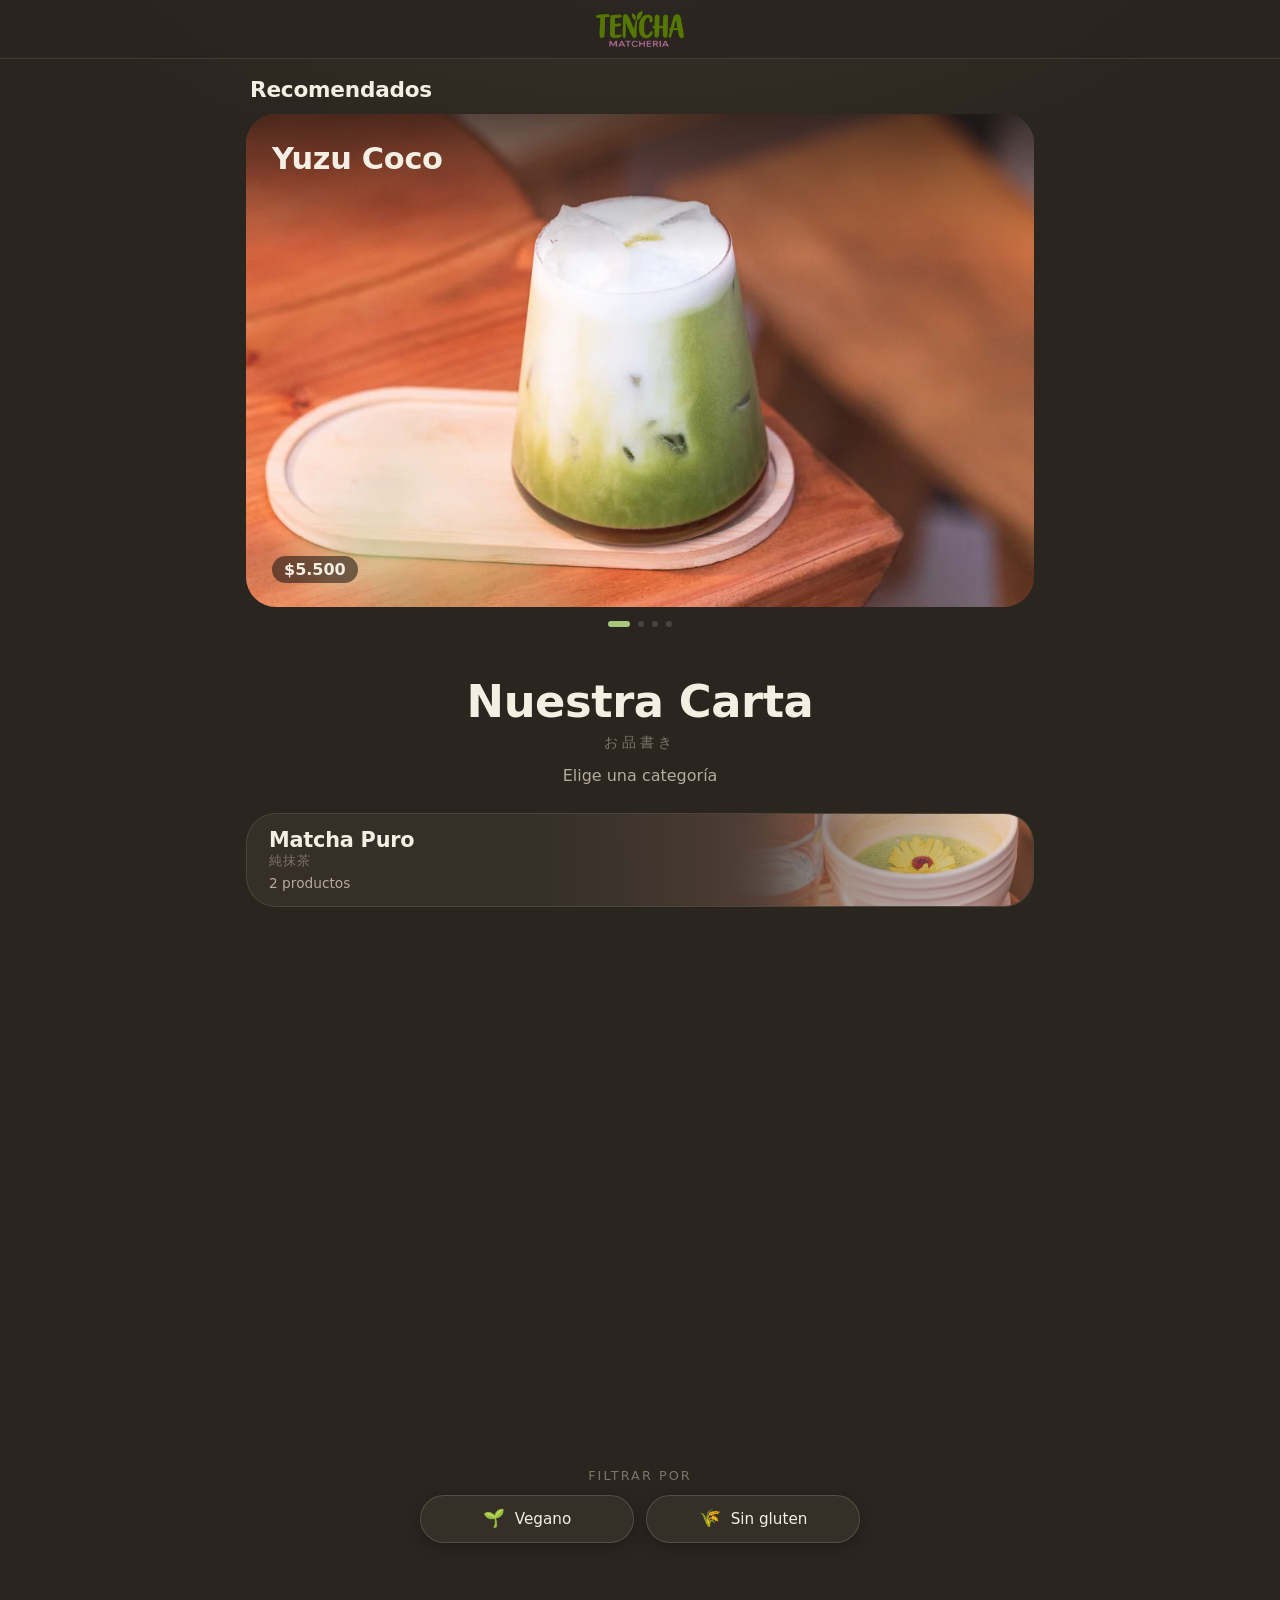
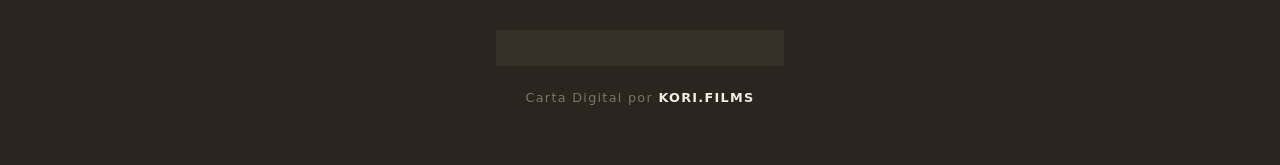
==== commit ca80cc08: "fix: eliminacion de fotograma negro en bucle de videos y version v22 sin parpadeo a foto" ====
--- a/index.html
+++ b/index.html
@@ -13,7 +13,7 @@
   <link rel="icon" type="image/png" sizes="32x32" href="favicon-32x32.png?v=2">
   <link rel="icon" type="image/png" sizes="512x512" href="favicon.png?v=2">
   <link rel="apple-touch-icon" href="favicon.png?v=2">
-  <link rel="stylesheet" href="css/style.css?v=17">
+  <link rel="stylesheet" href="css/style.css?v=22">
 </head>
 <body>
   <header class="topbar">
@@ -105,6 +105,6 @@
     </div>
   </dialog>
 
-  <script src="js/main.js?v=18"></script>
+  <script src="js/main.js?v=22"></script>
 </body>
 </html>
--- a/css/style.css
+++ b/css/style.css
@@ -144,8 +144,18 @@
   flex: 0 0 100%; scroll-snap-align: center; position: relative;
   aspect-ratio: 4 / 5; cursor: pointer; overflow: hidden;
 }
-.slide .overlay-top { padding: 28px 26px 80px; font-size: 1.9rem; }
-.slide .overlay-price { left: 26px; bottom: 24px; font-size: 1rem; }
+.slide .overlay-top { padding: 28px 26px 80px; font-size: 1.9rem; z-index: 2; }
+.slide .overlay-price { left: 26px; bottom: 24px; font-size: 1rem; z-index: 2; }
+.slide-video {
+  position: absolute;
+  inset: 0;
+  width: 100%;
+  height: 100%;
+  object-fit: cover;
+  object-position: right center;
+  pointer-events: none;
+  z-index: 1;
+}
 .dots { display: flex; justify-content: center; gap: 8px; margin-top: 14px; }
 .dot { width: 6px; height: 6px; border-radius: 99px; background: #4a453e; transition: all .3s; }
 .dot.active { width: 22px; background: var(--matcha); }
@@ -223,7 +233,7 @@
   object-fit: cover;
   object-position: right center;
   opacity: 0;
-  transition: opacity .55s cubic-bezier(0.4, 0, 0.2, 1);
+  transition: opacity .35s ease;
   pointer-events: none;
   z-index: 1;
 }
@@ -234,6 +244,16 @@
 .item-card .overlay-price,
 .item-card .overlay-icons {
   z-index: 2;
+}
+
+.popup-slide video {
+  position: absolute;
+  inset: 0;
+  width: 100%;
+  height: 100%;
+  object-fit: cover;
+  object-position: right center;
+  z-index: 1;
 }
 
 /* Popup: misma proporción 4:5 que la tarjeta */
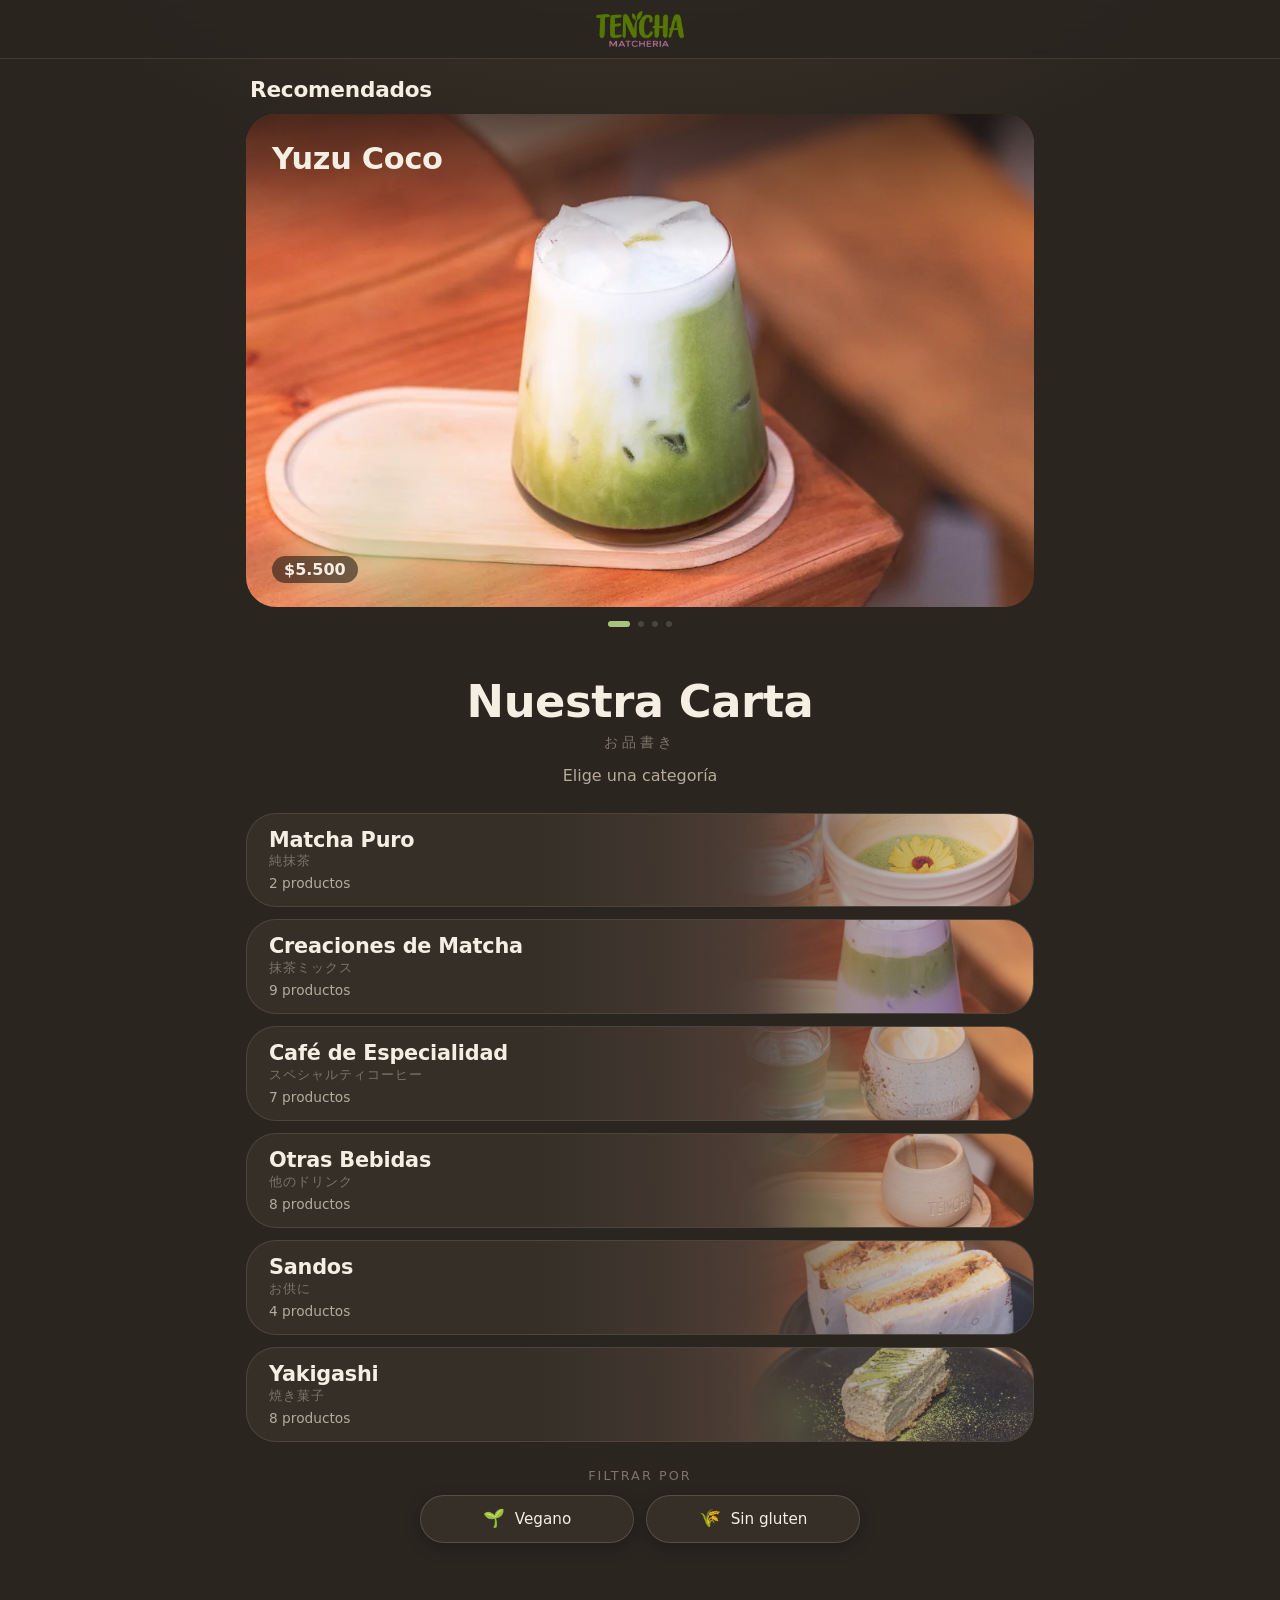
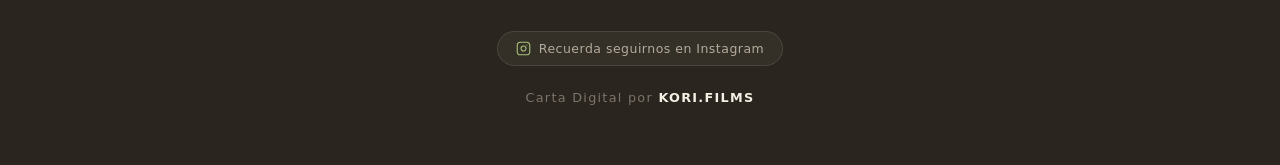
==== commit 4183f24a: "sec: remove explicit backend URL from CSP header" ====
--- a/index.html
+++ b/index.html
@@ -6,7 +6,7 @@
   <title>Carta | Tencha Matcheria</title>
   <meta name="description" content="Carta digital de Tencha Matcheria: matcha puro, creaciones de matcha, café de especialidad, sandos y yakigashi.">
   <meta name="theme-color" content="#09090b">
-  <meta http-equiv="Content-Security-Policy" content="default-src 'self'; script-src 'self'; style-src 'self' 'unsafe-inline' https://fonts.googleapis.com; font-src 'self' https://fonts.gstatic.com; img-src 'self' data: blob: https:; media-src 'self' blob: https://bkubdcfhgivgmckblsyt.supabase.co; connect-src 'self' https://bkubdcfhgivgmckblsyt.supabase.co; object-src 'none'; base-uri 'self'; form-action 'self';">
+  <meta http-equiv="Content-Security-Policy" content="default-src 'self'; script-src 'self'; style-src 'self' 'unsafe-inline' https://fonts.googleapis.com; font-src 'self' https://fonts.gstatic.com; img-src 'self' data: blob: https:; media-src 'self' blob: https:; connect-src 'self' https:; object-src 'none'; base-uri 'self'; form-action 'self';">
   <link rel="preconnect" href="https://fonts.googleapis.com">
   <link rel="preconnect" href="https://fonts.gstatic.com" crossorigin>
   <link href="https://fonts.googleapis.com/css2?family=Outfit:wght@300;400;600;800&family=Noto+Sans+JP:wght@400;700&display=swap" rel="stylesheet">
